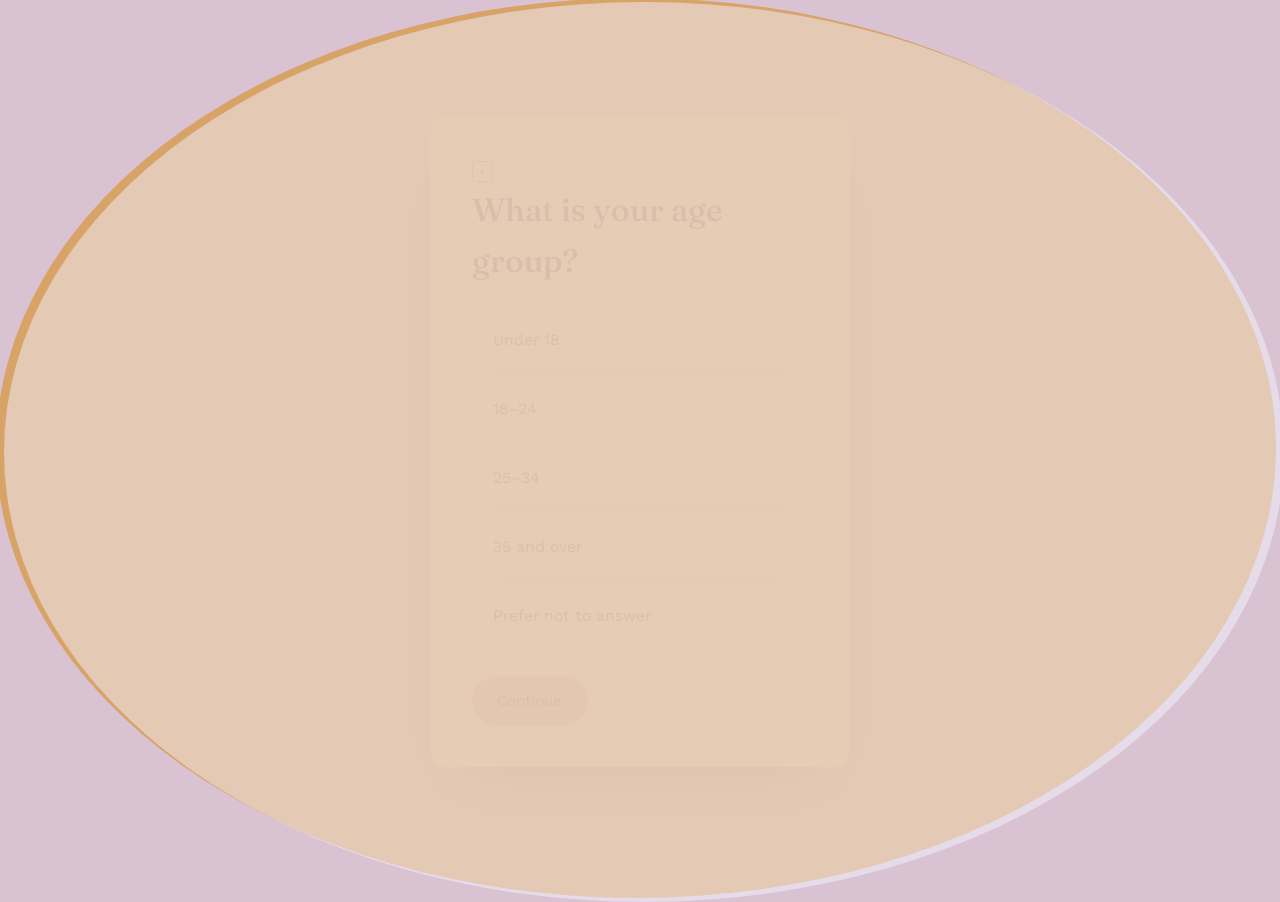
==== age.html @ 015d9215 "Add files via upload" ====
<!DOCTYPE html>
<html lang="en">
<head>
<meta charset="UTF-8">
<meta name="viewport" content="width=device-width, initial-scale=1.0">
<title>Age group — MindMirror</title>
<link rel="preconnect" href="https://fonts.googleapis.com">
<link rel="preconnect" href="https://fonts.gstatic.com" crossorigin>
<link href="https://fonts.googleapis.com/css2?family=Fraunces:opsz,wght@9..144,300;9..144,500;9..144,600&family=Work+Sans:wght@400;500;600&family=Space+Mono:wght@400;700&display=swap" rel="stylesheet">
<link rel="stylesheet" href="style.css">
</head>
<body class="auth-body">

<main class="auth">
  <div class="auth-card age-card">
    <button type="button" class="age-back" id="ageBack" aria-label="Go back">‹</button>

    <div class="q-progress" aria-hidden="true">
      <span class="is-active"></span><span></span><span></span><span></span>
    </div>

    <div class="age-mark" aria-hidden="true">
      <span class="mark mark--a"></span><span class="mark mark--b"></span>
    </div>

    <h1 class="age-card__title">What is your age group?</h1>

    <div class="intent-options age-options" id="ageOptions">
      <button type="button" class="intent-option">Under 18</button>
      <button type="button" class="intent-option">18–24</button>
      <button type="button" class="intent-option">25–34</button>
      <button type="button" class="intent-option">35 and over</button>
      <button type="button" class="intent-option">Prefer not to answer</button>
    </div>

    <a href="gender.html" class="slide__cta intent-continue" id="ageContinue">Continue</a>
  </div>
</main>

<script src="auth.js"></script>
</body>
</html>
---- style.css ----
/* ---------------------------------------------------
   MindMirror — tokens
   Lavender-pink page background = sampled from the cover
   illustration, so the whole site now matches it.
   Ink navy is kept as the "dark mirror" surface + main text
   color. Paper card = the page you write on.
--------------------------------------------------- */
:root{
  --bg:         #D9C2D2;   /* page background, from cover art */
  --bg-deep:    #C9A9BE;   /* slightly deeper, for dividers/edges */

  --ink:        #0F1E2B;
  --ink-soft:   #16293A;
  --paper:      #F7F1E4;
  --paper-dim:  #EDE5D2;
  --line:       rgba(247,241,228,0.14);      /* light line — use inside dark cards */
  --line-deep:  rgba(15,30,43,0.14);          /* dark line — use directly on the lavender page */

  --amber:      #D9A05B;   /* joy / warmth   */
  --slate:      #5B7C99;   /* calm           */
  --plum:       #8A6A8E;   /* reflective/anxious */
  --rust:       #B5654F;   /* stress / anger */
  --moss:       #7E9179;   /* steady / low   */

  --display: "Fraunces", serif;
  --body:    "Work Sans", "Segoe UI", sans-serif;
  --mono:    "Space Mono", monospace;

  /* pastel tints for the onboarding slides — all in the same
     lavender family as --bg, so scrolling between them (and
     into the rest of the site) never jumps to a dark screen */
  --pastel-write:    #EAD9DE;
  --pastel-reflect:  #E3C9DC;
  --pastel-examples: #F0DCC9;
  --pastel-privacy:  #CFD6E4;

  --ease: cubic-bezier(.22,.61,.36,1);
}

@media (prefers-reduced-motion: reduce){
  *{ animation-duration: 0.001ms !important; transition-duration: 0.001ms !important; }
}

*{ box-sizing: border-box; }
html{ scroll-behavior: smooth; }
body{
  margin:0;
  background: var(--bg);
  color: var(--ink);
  font-family: var(--body);
  line-height: 1.6;
  -webkit-font-smoothing: antialiased;
}
h1,h2{ font-family: var(--display); font-weight: 500; margin:0; }
a{ color: inherit; }
button{ font-family: inherit; }

::selection{ background: var(--amber); color: var(--ink); }

:focus-visible{
  outline: 2px solid var(--amber);
  outline-offset: 3px;
}

/* ---------------- Onboarding carousel ---------------- */
.onboarding{
  position: relative;
  height: 100dvh;
  background: var(--bg);
  overflow: hidden;
}
.onboarding__skip{
  position:absolute; top: 1.4rem; right: 1.4rem; z-index: 5;
  color: var(--ink); text-decoration:none; opacity:.85;
  font-size: .85rem;
  padding: .4rem .9rem;
  background: rgba(255,255,255,.5);
  border-radius: 100px;
  backdrop-filter: blur(4px);
}
.onboarding__skip:hover{ opacity:1; }

.onboarding__track{
  display:flex;
  height:100%;
  overflow-x: auto;
  scroll-snap-type: x mandatory;
  scroll-behavior: smooth;
  -webkit-overflow-scrolling: touch;
  scrollbar-width: none;
}
.onboarding__track::-webkit-scrollbar{ display:none; }

.slide{
  flex: 0 0 100%;
  width: 100%;
  height: 100%;
  scroll-snap-align: start;
  display:flex;
  flex-direction: column;
  align-items:center;
  justify-content:center;
  gap: clamp(1.5rem,4vh,2.5rem);
  padding: clamp(1.5rem,6vw,3rem);
  text-align:center;
}
.slide--paper{ background: var(--paper); color: var(--ink); }
.slide--ink{ background: var(--pastel-write); color: var(--ink); }
.slide--plum{ background: var(--pastel-reflect); color: var(--ink); }
.slide--amber{ background: var(--pastel-examples); color: var(--ink); }
.slide--slate{ background: var(--pastel-privacy); color: var(--ink); }
.slide--ink.slide--cta{ background: var(--bg); }

.slide__content{ max-width: 480px; }
.slide__eyebrow{
  font-family: var(--mono); font-size: .72rem; letter-spacing:.14em;
  text-transform: uppercase; opacity:.6; margin: 0 0 .8rem;
}
.slide__title{
  font-family: var(--display);
  font-size: clamp(1.6rem, 4.6vw, 2.5rem);
  line-height: 1.15;
  margin: 0 0 .8rem;
}
.slide__sub{
  font-size: .98rem;
  opacity:.78;
  max-width: 40ch;
  margin: 0 auto;
}
.slide--cta .slide__sub{ margin-bottom: 1.6rem; }
.slide__cta{
  display:inline-block;
  text-decoration:none;
  color: var(--ink);
  background: var(--amber);
  padding: .8rem 1.6rem;
  border-radius: 100px;
  font-size: .95rem;
  transition: transform .25s var(--ease);
}
.slide__cta:hover{ transform: translateY(-2px); }

/* --- slide 1 (cover): a two-panel grid — image in one cell, text
   in the other. Explicit fr tracks mean each side always gets its
   fair share of width no matter how big the image is; unlike a
   plain flex row, the image can never squeeze the text down. --- */
.slide--cover{
  display: grid;
  grid-template-columns: 1fr;
  grid-template-rows: minmax(160px, 42vh) 1fr;
  height: 100%;
  width: 100%;
  padding: 0;
  gap: 0;
  background: var(--bg);
  color: var(--ink);
  text-align: center;
}
.cover-media{
  overflow: hidden;
  position: relative;
}
.cover-media img{
  display: block;
  width: 100%;
  height: 100%;
  object-fit: cover;
  object-position: center 25%;
}
.slide--cover .slide__content{
  display:flex; flex-direction:column; align-items:center; gap:.4rem;
  padding: clamp(1.5rem,4vh,2.2rem) clamp(1.5rem,6vw,2.5rem);
  overflow-y: auto;
}
.slide--cover .slide__cta{ margin-top: .6rem; }

@media (min-width: 640px){
  .slide--cover{
    grid-template-columns: 1fr 1fr;
    grid-template-rows: 1fr;
  }
  .cover-media{ height: 100%; }
}

/* --- slide 2 (intent): "What brings you here?" — a short,
   single-select question before the person lands in the app.
   Kept in the same lavender family as everything else. --- */
.slide--intent{
  background: var(--bg);
  color: var(--ink);
  overflow-y: auto;
  padding-top: clamp(2rem,6vh,3rem);
  padding-bottom: clamp(2rem,6vh,3rem);
}
.slide__content--wide{ max-width: 440px; width: 100%; }
.intent-options{
  display:flex; flex-direction:column; gap: .8rem;
  margin: 1.6rem 0 2rem;
  width: 100%;
}
.intent-option{
  font-family: var(--body);
  font-size: .98rem;
  text-align: left;
  color: var(--ink);
  background: var(--paper);
  border: 1px solid transparent;
  border-radius: 16px;
  padding: 1.1rem 1.3rem;
  cursor: pointer;
  box-shadow: 0 12px 25px -18px rgba(15,30,43,.35);
  transition: border-color .2s var(--ease), transform .2s var(--ease), background .2s var(--ease);
}
.intent-option:hover{ transform: translateY(-1px); }
.intent-option.is-selected{
  border-color: var(--amber);
  background: var(--paper-dim);
}
.intent-continue{ display:inline-block; }

/* --- phone mockup, shared by onboarding slides --- */
.phone-mock{
  width: min(78vw, 220px);
  height: min(58vh, 400px);
  border-radius: 26px;
  border: 6px solid rgba(0,0,0,.25);
  position: relative;
  padding: 1.6rem 1.1rem 1.2rem;
  display:flex; flex-direction:column;
  box-shadow: 0 30px 60px -25px rgba(0,0,0,.5);
}
.phone-mock--paper{ background: var(--paper); color: var(--ink); }
.phone-mock--ink{ background: var(--ink-soft); color: var(--paper); border-color: rgba(247,241,228,.15); }
.phone-mock__notch{
  position:absolute; top: 8px; left:50%; transform: translateX(-50%);
  width: 46px; height: 6px; border-radius: 4px;
  background: rgba(0,0,0,.18);
}
.phone-mock__prompt{ font-size:.85rem; opacity:.7; margin: .6rem 0 0; text-align:left; }
.phone-mock__orb{
  flex:1; margin: 1rem 0;
  border-radius: 999px;
  background: linear-gradient(180deg, var(--amber), var(--plum));
  opacity: .85;
}
.phone-mock__mic{
  align-self:center;
  width: 40px; height:40px; border-radius:50%;
  background: var(--ink); color: var(--paper);
  display:flex; align-items:center; justify-content:center;
  font-size: .95rem;
}
.phone-mock__label{ font-family: var(--mono); font-size: .65rem; letter-spacing:.08em; text-transform:uppercase; opacity:.55; text-align:left; margin:0 0 .5rem; }
.phone-mock__placeholder{
  flex:1; text-align:left; font-size:.8rem; opacity:.55;
  border-top: 1px dashed rgba(0,0,0,.15);
  padding-top:.6rem; margin:0;
}
.phone-mock__btn{
  align-self:flex-start;
  font-size:.72rem;
  background: var(--ink); color: var(--paper);
  padding: .4rem .8rem; border-radius: 100px;
  margin-top: .8rem;
}
.phone-mock__bars{ flex:1; display:flex; flex-direction:column; justify-content:center; gap: 1rem; }
.phone-mock__bar{ text-align:left; font-size:.72rem; }
.phone-mock__bar span{ display:block; margin-bottom:.3rem; opacity:.7; }
.phone-mock__bar::after{
  content:""; display:block; height:6px; border-radius:4px;
  width: var(--w); background: var(--c);
}
.phone-mock__chat{ flex:1; display:flex; flex-direction:column; justify-content:center; gap:.6rem; }
.phone-mock__bubble{ font-size:.72rem; padding:.55rem .7rem; border-radius:10px; text-align:left; line-height:1.4; }
.phone-mock__bubble--user{ align-self:flex-end; background: var(--paper); color: var(--ink); max-width:85%; }
.phone-mock__bubble--reflect{ align-self:flex-start; background: rgba(247,241,228,.08); border-left:2px solid var(--amber); max-width:85%; }
.phone-mock__lock{ flex:1; display:flex; align-items:center; justify-content:center; font-size:2.2rem; }

.onboarding__controls{
  position:absolute; bottom: 1.6rem; left:0; right:0;
  display:flex; align-items:center; justify-content:center; gap: 1rem;
  z-index: 5;
}
.onboarding__arrow{
  width: 34px; height: 34px; border-radius:50%;
  border: 1px solid rgba(247,241,228,.35);
  background: rgba(15,30,43,.35);
  backdrop-filter: blur(4px);
  color: var(--paper);
  font-size: 1.1rem;
  cursor:pointer;
  display:flex; align-items:center; justify-content:center;
  transition: opacity .2s var(--ease);
}
.onboarding__arrow:disabled{ opacity:.25; cursor:default; }
.onboarding__dots{ display:flex; gap:.5rem; }
.onboarding__dots span{
  width:6px; height:6px; border-radius:50%;
  background: rgba(15,30,43,.25);
  transition: background .25s var(--ease), transform .25s var(--ease);
}
.onboarding__dots span.is-active{
  background: var(--amber);
  transform: scale(1.3);
}
@media (min-width: 640px){
  .slide{ flex-direction: row; text-align:left; gap: clamp(2rem,6vw,5rem); justify-content:center; }
  .slide__content{ text-align:left; }
  .slide__sub{ margin: 0; }
  .slide--cover{ text-align:center; }
  .slide--cover .slide__content{ text-align:center; }
  .slide--cta{ text-align:center; }
  .slide--cta .slide__content{ text-align:center; }
}

/* ---------------- Nav ---------------- */
.nav{
  display:flex; align-items:center; gap:.7rem;
  padding: 1.6rem clamp(1.2rem, 5vw, 3.5rem);
}
.nav__mark{
  width: 26px; height: 26px; position: relative; flex-shrink:0;
}
.mark{ position:absolute; inset:0; border-radius: 50%; }
.mark--a{ background: var(--amber); transform: translate(-4px,-2px); opacity:.9; }
.mark--b{ background: var(--slate); transform: translate(4px,2px) scaleX(-1); opacity:.85; mix-blend-mode: screen; }
.nav__word{
  font-family: var(--display); font-size: 1.15rem; letter-spacing:.02em;
}
.nav__links{
  margin-inline-start: auto;
  display:flex; align-items:center; gap: 1.4rem;
}
.nav__link{
  font-size: .85rem; text-decoration:none; opacity:.7;
  border-bottom: 1px solid transparent;
  transition: opacity .2s var(--ease), border-color .2s var(--ease);
}
.nav__link--secondary{ display: none; }
.nav__link--cta{
  color: var(--ink);
  background: var(--amber);
  padding: .4rem .9rem;
  border-radius: 100px;
  opacity: 1;
}
.nav__link--cta:hover{ border-color: transparent; opacity:.9; }
.nav__link--logout{
  color: var(--ink);
  opacity:.55;
}
.nav__link--logout:hover{ opacity:1; border-color: var(--amber); }
.nav__greeting{
  font-size: .85rem;
  opacity:.75;
  font-family: var(--mono);
}
.nav__link:hover{ opacity:1; border-color: var(--amber); }
@media (min-width: 560px){
  .nav__link--secondary{ display: inline; }
}

/* ---------------- Journal history ---------------- */
.history{
  padding: 0 clamp(1.2rem,5vw,3.5rem) clamp(2rem,5vw,3rem);
  max-width: 1180px;
  margin: 0 auto;
}
.history__head{ max-width: 640px; margin-bottom: 1.6rem; }
.history__title{
  font-size: clamp(1.5rem,3vw,2rem);
  margin: .5rem 0 .8rem;
}
.history__sub{
  font-size: .9rem;
  color: rgba(15,30,43,.6);
  margin: 0;
}
.history__list{
  list-style:none; margin:0; padding:0;
  display:flex; flex-direction:column; gap:.7rem;
}
.history__empty{
  font-size: .9rem;
  color: rgba(15,30,43,.5);
  border: 1px dashed var(--line-deep);
  border-radius: 12px;
  padding: 1.2rem;
  text-align:center;
}
.history__item{
  display:flex; align-items:center; gap: 1rem;
  background: var(--ink-soft);
  border: 1px solid var(--line);
  border-radius: 12px;
  padding: .9rem 1.1rem;
}
.history__item__mood{
  flex-shrink:0;
  font-family: var(--mono); font-size:.68rem;
  letter-spacing:.06em; text-transform:uppercase;
  padding: .3rem .6rem; border-radius: 100px;
  border: 1px solid var(--h-color, var(--slate));
  color: var(--h-color, var(--slate));
}
.history__item__snippet{
  flex:1; font-size: .88rem;
  color: rgba(247,241,228,.85);
  overflow: hidden; text-overflow: ellipsis; white-space: nowrap;
}
.history__item__time{
  flex-shrink:0; font-family: var(--mono); font-size:.72rem;
  color: rgba(247,241,228,.4);
}

/* ---------------- Hero ---------------- */
.hero{
  padding: clamp(2.5rem,8vw,6rem) clamp(1.2rem,5vw,3.5rem) clamp(3rem,6vw,4.5rem);
  max-width: 780px;
}
.hero__eyebrow{
  font-family: var(--mono); font-size: .72rem; letter-spacing:.14em;
  text-transform: uppercase; color: var(--slate); margin: 0 0 1.2rem;
}
.hero__title{
  font-size: clamp(2.4rem, 6vw, 4rem);
  line-height: 1.08;
  color: var(--paper);
}
.hero__sub{
  max-width: 54ch;
  margin: 1.5rem 0 2rem;
  color: rgba(247,241,228,0.78);
  font-size: 1.05rem;
}
.hero__cta{
  display:inline-block;
  text-decoration:none;
  font-size: .95rem;
  color: var(--ink);
  background: var(--amber);
  padding: .75rem 1.4rem;
  border-radius: 100px;
  transition: transform .25s var(--ease), background .25s var(--ease);
}
.hero__cta:hover{ transform: translateY(-2px); background:#e5b078; }

/* ---------------- App / Mirror frame ---------------- */
.app{
  padding: 0 clamp(1.2rem,5vw,3.5rem) clamp(3rem,6vw,5rem);
}
.mirror-frame{
  display: grid;
  grid-template-columns: 1fr auto 1fr;
  gap: clamp(1rem,2.5vw,2rem);
  align-items: stretch;
  max-width: 1180px;
  margin: 0 auto;
}
.panel{
  border-radius: 18px;
  padding: clamp(1.4rem,2.6vw,2.2rem);
  min-height: 480px;
  display:flex; flex-direction:column;
}
.panel__label{
  font-family: var(--mono); font-size: .68rem; letter-spacing:.12em;
  text-transform: uppercase; opacity:.6; margin: 0 0 1rem;
}

/* --- writing panel: warm paper, feels like a lit page --- */
.panel--paper{
  background: var(--paper);
  color: var(--ink);
  box-shadow: 0 30px 60px -30px rgba(0,0,0,.55);
}
.panel--paper .panel__label{ color: var(--ink); opacity:.55; }
.panel__head{
  display:flex; justify-content:space-between; align-items:baseline;
}
.panel__count{ font-family: var(--mono); font-size: .8rem; opacity:.55; }

.journal{
  flex:1;
  width:100%;
  resize:none;
  border:none;
  background: transparent;
  font-family: var(--body);
  font-size: 1.05rem;
  line-height: 1.75;
  color: var(--ink);
  padding: 1.1rem 0 0;
  margin-top: .6rem;
  border-top: 1px dashed rgba(15,30,43,.2);
}
.journal:focus{ outline:none; }
.journal::placeholder{ color: rgba(15,30,43,.4); }

.panel__foot{
  display:flex; gap: .8rem; align-items:center; margin-top: 1.2rem;
}
.btn-analyze{
  position:relative;
  overflow:hidden;
  border:none; cursor:pointer;
  background: var(--ink);
  color: var(--paper);
  padding: .8rem 1.5rem;
  border-radius: 100px;
  font-size: .92rem;
  transition: transform .2s var(--ease);
}
.btn-analyze:hover{ transform: translateY(-1px); }
.btn-analyze:active{ transform: translateY(0); }
.btn-analyze__ripple{
  position:absolute; inset:0; border-radius:100px;
  background: radial-gradient(circle, rgba(217,160,91,.55) 0%, rgba(217,160,91,0) 60%);
  transform: scale(0); opacity:0;
}
.btn-analyze.is-rippling .btn-analyze__ripple{
  animation: ripple .6s var(--ease);
}
@keyframes ripple{
  0%{ transform: scale(0); opacity:.9; }
  100%{ transform: scale(2.6); opacity:0; }
}
.btn-clear{
  background:none; border:none; cursor:pointer;
  color: var(--ink); opacity:.55; font-size: .85rem;
  text-decoration: underline;
  text-underline-offset: 3px;
}
.btn-clear:hover{ opacity: .9; }

/* --- seam between the two panels (the mirror edge) --- */
.seam{
  width: 2px;
  background: linear-gradient(to bottom, transparent, var(--line-deep) 15%, var(--line-deep) 85%, transparent);
  position: relative;
}
.seam::before, .seam::after{
  content:""; position:absolute; left:50%; width:6px; height:6px;
  background: var(--amber); border-radius:50%; transform: translateX(-50%);
}
.seam::before{ top: 40%; }
.seam::after{ top: 58%; opacity:.5; }

/* --- reflection panel: cooler, darker, "underwater" --- */
.panel--reflection{
  background: var(--ink-soft);
  border: 1px solid var(--line);
  justify-content:flex-start;
}
.panel--reflection .panel__label{ color: var(--paper); }

.reflection__empty{
  margin: auto 0;
  text-align:center;
  padding: 2rem 1rem;
}
.reflection__empty-text{
  max-width: 32ch; margin: 0 auto;
  color: rgba(247,241,228,.6);
  font-size: .95rem;
}
.ripple-mark{
  width: 64px; height:64px; margin: 0 auto 1.4rem;
  position:relative;
}
.ripple-mark span{
  position:absolute; inset:0; border-radius:50%;
  border: 1px solid rgba(217,160,91,.45);
  animation: pulse 3.2s ease-out infinite;
}
.ripple-mark span:nth-child(2){ animation-delay: 1s; }
.ripple-mark span:nth-child(3){ animation-delay: 2s; }
@keyframes pulse{
  0%{ transform: scale(.3); opacity: .9; }
  100%{ transform: scale(1.6); opacity: 0; }
}

.reflection__result{ display:flex; flex-direction:column; }

.mood-headline{
  display:flex; flex-direction:column; gap:.15rem;
  padding-bottom: 1.3rem; margin-bottom: 1.3rem;
  border-bottom: 1px solid var(--line);
}
.mood-headline__label{
  font-family: var(--mono); font-size:.7rem; letter-spacing:.1em;
  text-transform:uppercase; opacity:.55;
}
.mood-headline__word{
  font-family: var(--display); font-size: clamp(1.8rem,4vw,2.5rem);
  color: var(--amber);
}
.mood-headline__note{ font-size:.88rem; opacity:.7; }

/* --- emotion bars: each has a faint mirrored twin beneath it --- */
.emotion-bars{ list-style:none; margin:0 0 1.3rem; padding:0; display:flex; flex-direction:column; gap: 1.05rem; }
.emotion-bar__row{ display:flex; justify-content:space-between; font-size:.85rem; margin-bottom:.4rem; }
.emotion-bar__value{ font-family: var(--mono); opacity:.75; }
.emotion-bar__track{
  position:relative;
  height: 8px;
  background: rgba(247,241,228,.08);
  border-radius: 6px;
  overflow: visible;
}
.emotion-bar__fill{
  height:100%; border-radius:6px;
  width: 0%;
  transition: width 1s var(--ease);
}
.emotion-bar__reflection{
  position:absolute; left:0; top: 12px; height:6px; width:0%;
  border-radius:6px;
  opacity:.28;
  filter: blur(.3px);
  transform: scaleY(-1);
  transform-origin: top;
  transition: width 1s var(--ease);
  -webkit-mask-image: linear-gradient(to bottom, black, transparent);
          mask-image: linear-gradient(to bottom, black, transparent);
}

.reflection__message{
  font-size: .98rem;
  color: rgba(247,241,228,.88);
  background: rgba(247,241,228,.05);
  border-left: 2px solid var(--amber);
  padding: .9rem 1.1rem;
  border-radius: 0 10px 10px 0;
  margin: 0 0 1.2rem;
}
.reflection__disclaimer{
  margin-top: auto;
  font-size: .78rem;
  color: rgba(247,241,228,.5);
  padding-top: 1rem;
  border-top: 1px dashed var(--line);
}

/* ---------------- Case studies ---------------- */
.cases{
  padding: clamp(3rem,7vw,5rem) clamp(1.2rem,5vw,3.5rem) clamp(2rem,5vw,3rem);
  max-width: 1180px;
  margin: 0 auto;
  border-top: 1px solid var(--line-deep);
}
.cases__head{ max-width: 640px; margin-bottom: 2.4rem; }
.cases__title{
  font-size: clamp(1.7rem,3.4vw,2.4rem);
  margin: .6rem 0 1rem;
}
.cases__sub{
  color: rgba(15,30,43,.7);
  font-size: .98rem;
  margin: 0;
}

.cases__list{
  display:flex; flex-direction:column; gap: .9rem;
}

.case-item{
  --case-color: var(--slate);
  border: 1px solid var(--line);
  border-radius: 14px;
  background: var(--ink-soft);
  overflow: hidden;
}

.case-item__header{
  width:100%;
  display:flex; align-items:center; gap: 1rem;
  background: none; border:none; cursor:pointer;
  color: var(--paper);
  padding: 1.1rem 1.3rem;
  text-align: left;
  font-family: var(--body);
}
.case-item__tag{
  flex-shrink:0;
  font-family: var(--mono);
  font-size: .68rem;
  letter-spacing: .04em;
  padding: .3rem .65rem;
  border-radius: 100px;
  color: var(--case-color);
  border: 1px solid var(--case-color);
  background: color-mix(in srgb, var(--case-color) 14%, transparent);
  white-space: nowrap;
}
.case-item__title{
  flex:1;
  font-size: 1rem;
}
.case-item__chevron{
  flex-shrink:0;
  width: 18px; height: 18px;
  position: relative;
}
.case-item__chevron::before,
.case-item__chevron::after{
  content:""; position:absolute; top:50%; width:9px; height:2px;
  background: var(--paper); opacity:.6;
  transition: transform .3s var(--ease);
}
.case-item__chevron::before{ left: 0; transform: rotate(40deg); transform-origin: right center; }
.case-item__chevron::after{ right: 0; transform: rotate(-40deg); transform-origin: left center; }
.case-item.is-open .case-item__chevron::before{ transform: rotate(-40deg); }
.case-item.is-open .case-item__chevron::after{ transform: rotate(40deg); }

.case-item__body-wrap{
  display: grid;
  grid-template-rows: 0fr;
  transition: grid-template-rows .4s var(--ease);
}
.case-item.is-open .case-item__body-wrap{ grid-template-rows: 1fr; }
.case-item__body{
  overflow: hidden;
  padding: 0 1.3rem 1.3rem;
  display:flex; flex-direction:column; gap: .8rem;
}

.case-bubble--situation{
  font-size: .85rem;
  color: rgba(247,241,228,.55);
  margin: 0 0 .2rem;
}

.case-bubble{
  max-width: 88%;
  padding: .8rem 1rem;
  border-radius: 14px;
  font-size: .92rem;
  line-height: 1.6;
}
.case-bubble--user{
  align-self: flex-end;
  background: var(--paper);
  color: var(--ink);
  border-bottom-right-radius: 4px;
}
.case-bubble--reflection{
  align-self: flex-start;
  background: rgba(247,241,228,.06);
  border-left: 2px solid var(--case-color);
  border-bottom-left-radius: 4px;
  color: rgba(247,241,228,.9);
}
.case-bubble__badge{
  display:inline-flex; align-items:center; gap:.4rem;
  font-family: var(--mono); font-size: .68rem;
  letter-spacing:.06em; text-transform:uppercase;
  color: var(--case-color);
  margin-bottom: .5rem;
}
.case-bubble__badge::before{
  content:""; width:6px; height:6px; border-radius:50%;
  background: var(--case-color);
}

/* ---------------- About ---------------- */
.about{
  padding: clamp(3rem,7vw,5rem) clamp(1.2rem,5vw,3.5rem);
  max-width: 1180px;
  margin: 0 auto;
  border-top: 1px solid var(--line-deep);
}
.about__title{
  font-size: clamp(1.6rem,3vw,2.2rem);
  margin-bottom: 2rem;
}
.about__grid{
  display:grid;
  grid-template-columns: repeat(auto-fit, minmax(220px,1fr));
  gap: 1.8rem;
}
.about__item{ max-width: 34ch; }
.about__num{
  display:block; font-family: var(--mono); color: var(--slate);
  font-size:.8rem; margin-bottom:.5rem;
}
.about__item p{ margin:0; color: rgba(15,30,43,.72); font-size:.95rem; }

/* ---------------- Footer ---------------- */
.footer{
  text-align:center;
  padding: 2.2rem 1rem 3rem;
  font-size: .8rem;
  color: rgba(15,30,43,.5);
}

/* ---------------- Auth pages (login / register) ---------------- */
.auth-body{ min-height: 100dvh; display:flex; flex-direction:column; }
.nav__brand{
  display:flex; align-items:center; gap:.7rem;
  text-decoration:none; color: var(--ink);
}
.auth{
  flex:1;
  display:flex; align-items:center; justify-content:center;
  padding: 2rem clamp(1.2rem,5vw,3.5rem) 3rem;
}
.auth-card{
  width: 100%;
  max-width: 420px;
  background: var(--paper);
  color: var(--ink);
  border-radius: 18px;
  padding: clamp(1.8rem,4vw,2.6rem);
  box-shadow: 0 30px 60px -30px rgba(0,0,0,.55);
}
.auth-card .panel__label{ color: var(--ink); opacity:.55; }
.auth-card__title{
  font-size: clamp(1.6rem,3.6vw,2rem);
  margin: .3rem 0 .4rem;
}
.auth-card__sub{
  font-size: .92rem;
  opacity:.65;
  margin: 0 0 1.6rem;
}
.auth-form{ display:flex; flex-direction:column; gap: 1.1rem; }
.auth-field{ display:flex; flex-direction:column; gap: .4rem; font-size: .85rem; }
.auth-field span{ opacity:.7; }
.auth-field input{
  font-family: var(--body);
  font-size: .98rem;
  padding: .7rem .9rem;
  border-radius: 10px;
  border: 1px solid rgba(15,30,43,.18);
  background: rgba(255,255,255,.5);
  color: var(--ink);
}
.auth-field input:focus{
  outline:none;
  border-color: var(--amber);
}
.auth-form__forgot{
  align-self: flex-end;
  font-size: .8rem;
  opacity:.6;
  text-decoration:none;
  margin-top: -.5rem;
}
.auth-form__forgot:hover{ opacity:1; }
.btn-analyze--full{
  width:100%;
  justify-content:center;
  display:inline-flex;
  align-items:center;
  margin-top: .3rem;
}
.auth-form__note{
  font-size: .82rem;
  color: rgba(15,30,43,.65);
  background: rgba(217,160,91,.18);
  border-left: 2px solid var(--amber);
  padding: .7rem .9rem;
  border-radius: 0 8px 8px 0;
  margin: 0;
}
.auth-card__switch{
  text-align:center;
  font-size: .88rem;
  opacity:.7;
  margin: 1.6rem 0 0;
}
.auth-card__switch a{ color: var(--ink); font-weight:600; text-decoration: underline; text-underline-offset: 3px; }

/* ---------------- Responsive ---------------- */
@media (max-width: 880px){
  .mirror-frame{ grid-template-columns: 1fr; }
  .seam{ width: auto; height: 2px; background: linear-gradient(to right, transparent, var(--line-deep) 15%, var(--line-deep) 85%, transparent); }
  .seam::before{ top:auto; left:40%; }
  .seam::after{ top:auto; left:58%; }
  .panel{ min-height: unset; }
  .journal{ min-height: 220px; }
}
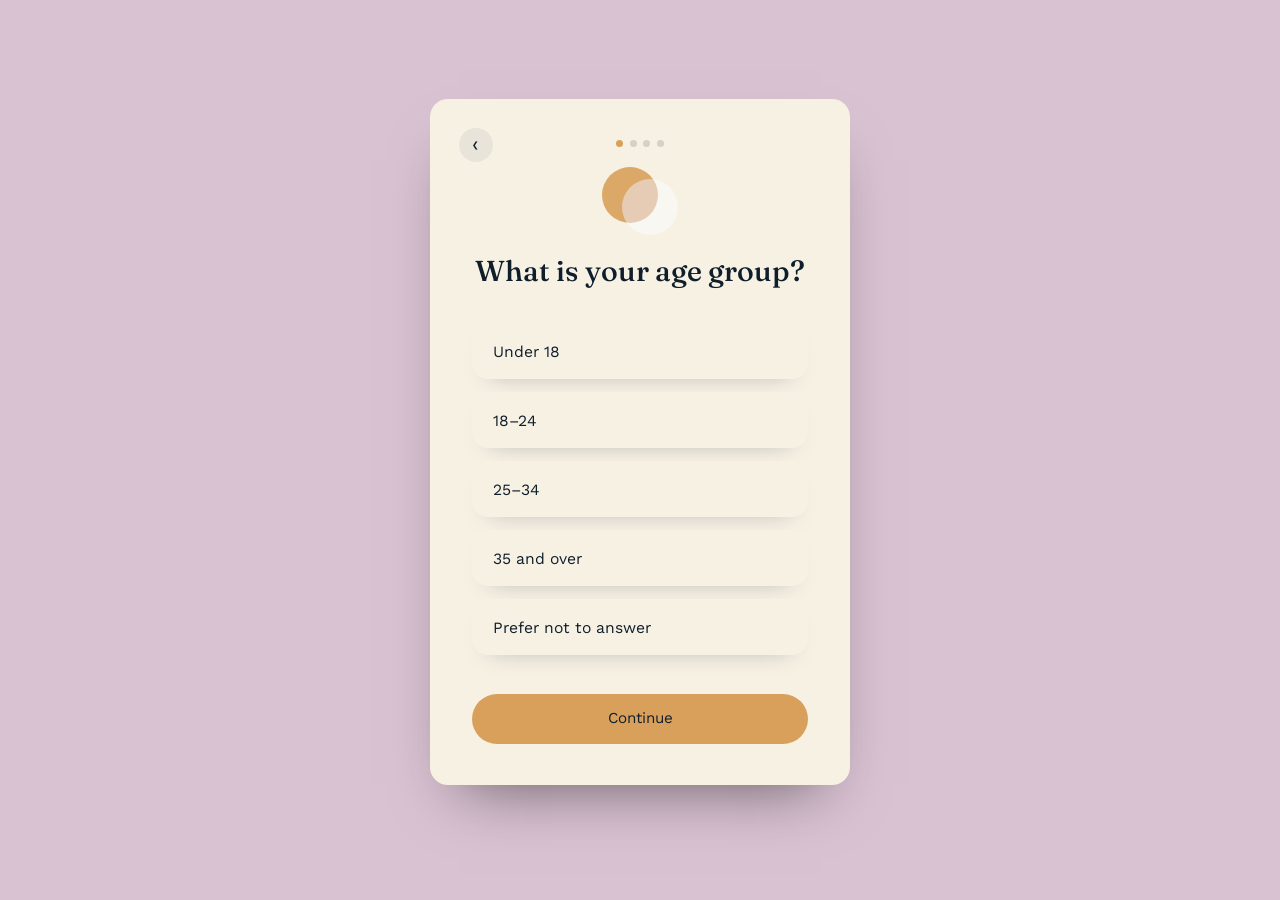
==== commit a50b57e3: "Add files via upload" ====
--- a/age.html
+++ b/age.html
@@ -1,43 +1,42 @@
-<!DOCTYPE html>
-<html lang="en">
-<head>
-<meta charset="UTF-8">
-<meta name="viewport" content="width=device-width, initial-scale=1.0">
-<title>Age group — MindMirror</title>
-<link rel="preconnect" href="https://fonts.googleapis.com">
-<link rel="preconnect" href="https://fonts.gstatic.com" crossorigin>
-<link href="https://fonts.googleapis.com/css2?family=Fraunces:opsz,wght@9..144,300;9..144,500;9..144,600&family=Work+Sans:wght@400;500;600&family=Space+Mono:wght@400;700&display=swap" rel="stylesheet">
-<link rel="stylesheet" href="style.css">
-</head>
-<body class="auth-body">
-
-<main class="auth">
-  <div class="auth-card age-card">
-    <button type="button" class="age-back" id="ageBack" aria-label="Go back">‹</button>
-
-    <div class="q-progress" aria-hidden="true">
-      <span class="is-active"></span><span></span><span></span><span></span>
-    </div>
-
-    <div class="age-mark" aria-hidden="true">
-      <span class="mark mark--a"></span><span class="mark mark--b"></span>
-    </div>
-
-    <h1 class="age-card__title">What is your age group?</h1>
-
-    <div class="intent-options age-options" id="ageOptions">
-      <button type="button" class="intent-option">Under 18</button>
-      <button type="button" class="intent-option">18–24</button>
-      <button type="button" class="intent-option">25–34</button>
-      <button type="button" class="intent-option">35 and over</button>
-      <button type="button" class="intent-option">Prefer not to answer</button>
-    </div>
-
-    <a href="gender.html" class="slide__cta intent-continue" id="ageContinue">Continue</a>
-  </div>
-</main>
-
-<script src="auth.js"></script>
-</body>
-</html>
-
+<!DOCTYPE html>
+<html lang="en">
+<head>
+<meta charset="UTF-8">
+<meta name="viewport" content="width=device-width, initial-scale=1.0">
+<title>Age group — MindMirror</title>
+<link rel="preconnect" href="https://fonts.googleapis.com">
+<link rel="preconnect" href="https://fonts.gstatic.com" crossorigin>
+<link href="https://fonts.googleapis.com/css2?family=Fraunces:opsz,wght@9..144,300;9..144,500;9..144,600&family=Work+Sans:wght@400;500;600&family=Space+Mono:wght@400;700&display=swap" rel="stylesheet">
+<link rel="stylesheet" href="style.css">
+</head>
+<body class="auth-body">
+
+<main class="auth">
+  <div class="auth-card age-card">
+    <button type="button" class="age-back" id="ageBack" aria-label="Go back">‹</button>
+
+    <div class="q-progress" aria-hidden="true">
+      <span class="is-active"></span><span></span><span></span><span></span>
+    </div>
+
+    <div class="age-mark" aria-hidden="true">
+      <span class="mark mark--a"></span><span class="mark mark--b"></span>
+    </div>
+
+    <h1 class="age-card__title">What is your age group?</h1>
+
+    <div class="intent-options age-options" id="ageOptions">
+      <button type="button" class="intent-option">Under 18</button>
+      <button type="button" class="intent-option">18–24</button>
+      <button type="button" class="intent-option">25–34</button>
+      <button type="button" class="intent-option">35 and over</button>
+      <button type="button" class="intent-option">Prefer not to answer</button>
+    </div>
+
+    <a href="gender.html" class="slide__cta intent-continue" id="ageContinue">Continue</a>
+  </div>
+</main>
+
+<script src="auth.js"></script>
+</body>
+</html>
--- a/style.css
+++ b/style.css
@@ -174,6 +174,16 @@
   overflow-y: auto;
 }
 .slide--cover .slide__cta{ margin-top: .6rem; }
+.slide__account-link{
+  margin-top: .9rem;
+  font-size: .85rem;
+  color: var(--ink);
+  opacity: .6;
+  text-decoration: underline;
+  text-underline-offset: 3px;
+  transition: opacity .2s var(--ease);
+}
+.slide__account-link:hover{ opacity: 1; }
 
 @media (min-width: 640px){
   .slide--cover{
@@ -480,6 +490,42 @@
   display:flex; justify-content:space-between; align-items:baseline;
 }
 .panel__count{ font-family: var(--mono); font-size: .8rem; opacity:.55; }
+
+/* --- quick mood check: single-select grid of 8 pastel moods,
+   optional and separate from the NLP text analysis below --- */
+.mood-picker__label{
+  font-family: var(--mono); font-size: .68rem; letter-spacing:.08em;
+  text-transform: uppercase; opacity:.5;
+  margin: .8rem 0 .6rem;
+}
+.mood-picker{
+  display:grid;
+  grid-template-columns: repeat(4, 1fr);
+  gap: .5rem;
+  margin-bottom: .4rem;
+}
+.mood-option{
+  display:flex; flex-direction:column; align-items:center; gap:.3rem;
+  border: 2px solid transparent;
+  border-radius: 14px;
+  padding: .6rem .3rem;
+  cursor: pointer;
+  transition: transform .2s var(--ease), border-color .2s var(--ease);
+}
+.mood-option:hover{ transform: translateY(-1px); }
+.mood-option.is-selected{ border-color: var(--ink); }
+.mood-option__icon{ font-size: 1.3rem; }
+.mood-option__label{
+  font-size: .72rem;
+  font-weight: 600;
+  color: var(--ink);
+}
+@media (max-width: 420px){
+  .mood-picker{ grid-template-columns: repeat(4, 1fr); gap:.4rem; }
+  .mood-option{ padding: .5rem .2rem; }
+  .mood-option__icon{ font-size: 1.1rem; }
+  .mood-option__label{ font-size: .65rem; }
+}
 
 .journal{
   flex:1;
@@ -825,6 +871,42 @@
   opacity:.65;
   margin: 0 0 1.6rem;
 }
+
+.auth-social{ display:flex; flex-direction:column; gap:.7rem; margin-bottom: 1.3rem; }
+.auth-social-btn{
+  display:flex; align-items:center; justify-content:center; gap:.6rem;
+  width:100%;
+  font-family: var(--body);
+  font-size: .95rem;
+  font-weight: 500;
+  padding: .75rem 1rem;
+  border-radius: 100px;
+  border: 1px solid rgba(15,30,43,.12);
+  cursor: pointer;
+  transition: transform .2s var(--ease), background .2s var(--ease);
+}
+.auth-social-btn:hover{ transform: translateY(-1px); }
+.auth-social-btn__icon{ width: 18px; height: 18px; flex-shrink:0; }
+.auth-social-btn--google{
+  background: var(--ink);
+  color: var(--paper);
+  border-color: transparent;
+}
+.auth-social-btn--google:hover{ background: var(--ink-soft); }
+
+.auth-divider{
+  display:flex; align-items:center; gap:.8rem;
+  margin: 0 0 1.3rem;
+  font-size: .78rem;
+  color: rgba(15,30,43,.45);
+}
+.auth-divider::before, .auth-divider::after{
+  content:"";
+  flex:1;
+  height:1px;
+  background: rgba(15,30,43,.14);
+}
+
 .auth-form{ display:flex; flex-direction:column; gap: 1.1rem; }
 .auth-field{ display:flex; flex-direction:column; gap: .4rem; font-size: .85rem; }
 .auth-field span{ opacity:.7; }
@@ -873,6 +955,117 @@
 }
 .auth-card__switch a{ color: var(--ink); font-weight:600; text-decoration: underline; text-underline-offset: 3px; }
 
+/* ---------------- Age-question page (after login/register) ---------------- */
+.age-card{
+  position: relative;
+  text-align: center;
+}
+.age-back{
+  position: absolute;
+  top: clamp(1.4rem,3vw,1.8rem);
+  left: clamp(1.4rem,3vw,1.8rem);
+  width: 34px; height: 34px;
+  border-radius: 50%;
+  border: none;
+  background: rgba(15,30,43,.06);
+  color: var(--ink);
+  font-size: 1.3rem;
+  line-height: 1;
+  cursor: pointer;
+  display:flex; align-items:center; justify-content:center;
+}
+.age-back:hover{ background: rgba(15,30,43,.12); }
+.age-mark{
+  width: 56px; height: 56px;
+  position: relative;
+  margin: 1.6rem auto 1.2rem;
+}
+.age-mark .mark--a{ transform: translate(-10px,-6px); }
+.age-mark .mark--b{ transform: translate(10px,6px) scaleX(-1); }
+.age-card__title{
+  font-size: clamp(1.4rem,3.4vw,1.8rem);
+  margin: 0 0 1.8rem;
+}
+.age-options{ margin-top: 0; }
+.age-card .intent-continue{ width: 100%; text-align:center; margin-top: .4rem; }
+
+.q-progress{
+  display:flex; justify-content:center; gap:.4rem;
+  margin: 0 0 .4rem;
+}
+.q-progress span{
+  width: 7px; height: 7px; border-radius:50%;
+  background: rgba(15,30,43,.15);
+}
+.q-progress span.is-active{ background: var(--amber); }
+
+.sleep-fields{
+  display:flex; flex-direction:column; gap: 1.1rem;
+  margin: 1.6rem 0 2rem;
+}
+.sleep-field{
+  display:flex; flex-direction:column; gap:.5rem;
+  font-size: .85rem;
+  color: rgba(15,30,43,.65);
+}
+.sleep-field input[type="time"]{
+  font-family: var(--body);
+  font-size: 1.1rem;
+  font-weight: 600;
+  color: var(--ink);
+  background: var(--paper);
+  border: 1px solid transparent;
+  border-radius: 16px;
+  padding: .9rem 1.2rem;
+  box-shadow: 0 12px 25px -18px rgba(15,30,43,.35);
+}
+.sleep-field input[type="time"]:focus{
+  outline:none;
+  border-color: var(--amber);
+}
+
+/* ---------------- Interests page (multi-select grid) ---------------- */
+.interests-card{ max-width: 480px; }
+.interests-sub{
+  font-size: .88rem;
+  color: rgba(15,30,43,.55);
+  margin: -1.2rem 0 1.6rem;
+}
+.interests-grid{
+  display:grid;
+  grid-template-columns: repeat(3, 1fr);
+  gap: .7rem;
+  margin-bottom: 1.8rem;
+}
+.interest-card{
+  display:flex; flex-direction:column; align-items:flex-start; gap: 1.6rem;
+  border: none;
+  border-radius: 16px;
+  padding: .9rem .8rem;
+  min-height: 92px;
+  cursor: pointer;
+  text-align: left;
+  transition: transform .2s var(--ease);
+}
+.interest-card:hover{ transform: translateY(-1px); }
+.interest-card__icon{ font-size: 1.2rem; }
+.interest-card__label{
+  font-size: .82rem;
+  font-weight: 600;
+  color: var(--ink);
+  line-height: 1.25;
+}
+.interest-card.is-selected{
+  background: var(--ink) !important;
+}
+.interest-card.is-selected .interest-card__label{ color: var(--paper); }
+
+@media (max-width: 420px){
+  .interests-grid{ gap: .5rem; }
+  .interest-card{ padding: .7rem .6rem; min-height: 80px; }
+  .interest-card__label{ font-size: .76rem; }
+}
+
 /* ---------------- Responsive ---------------- */
 @media (max-width: 880px){
   .mirror-frame{ grid-template-columns: 1fr; }
@@ -881,5 +1074,4 @@
   .seam::after{ top:auto; left:58%; }
   .panel{ min-height: unset; }
   .journal{ min-height: 220px; }
-}
-
+}
